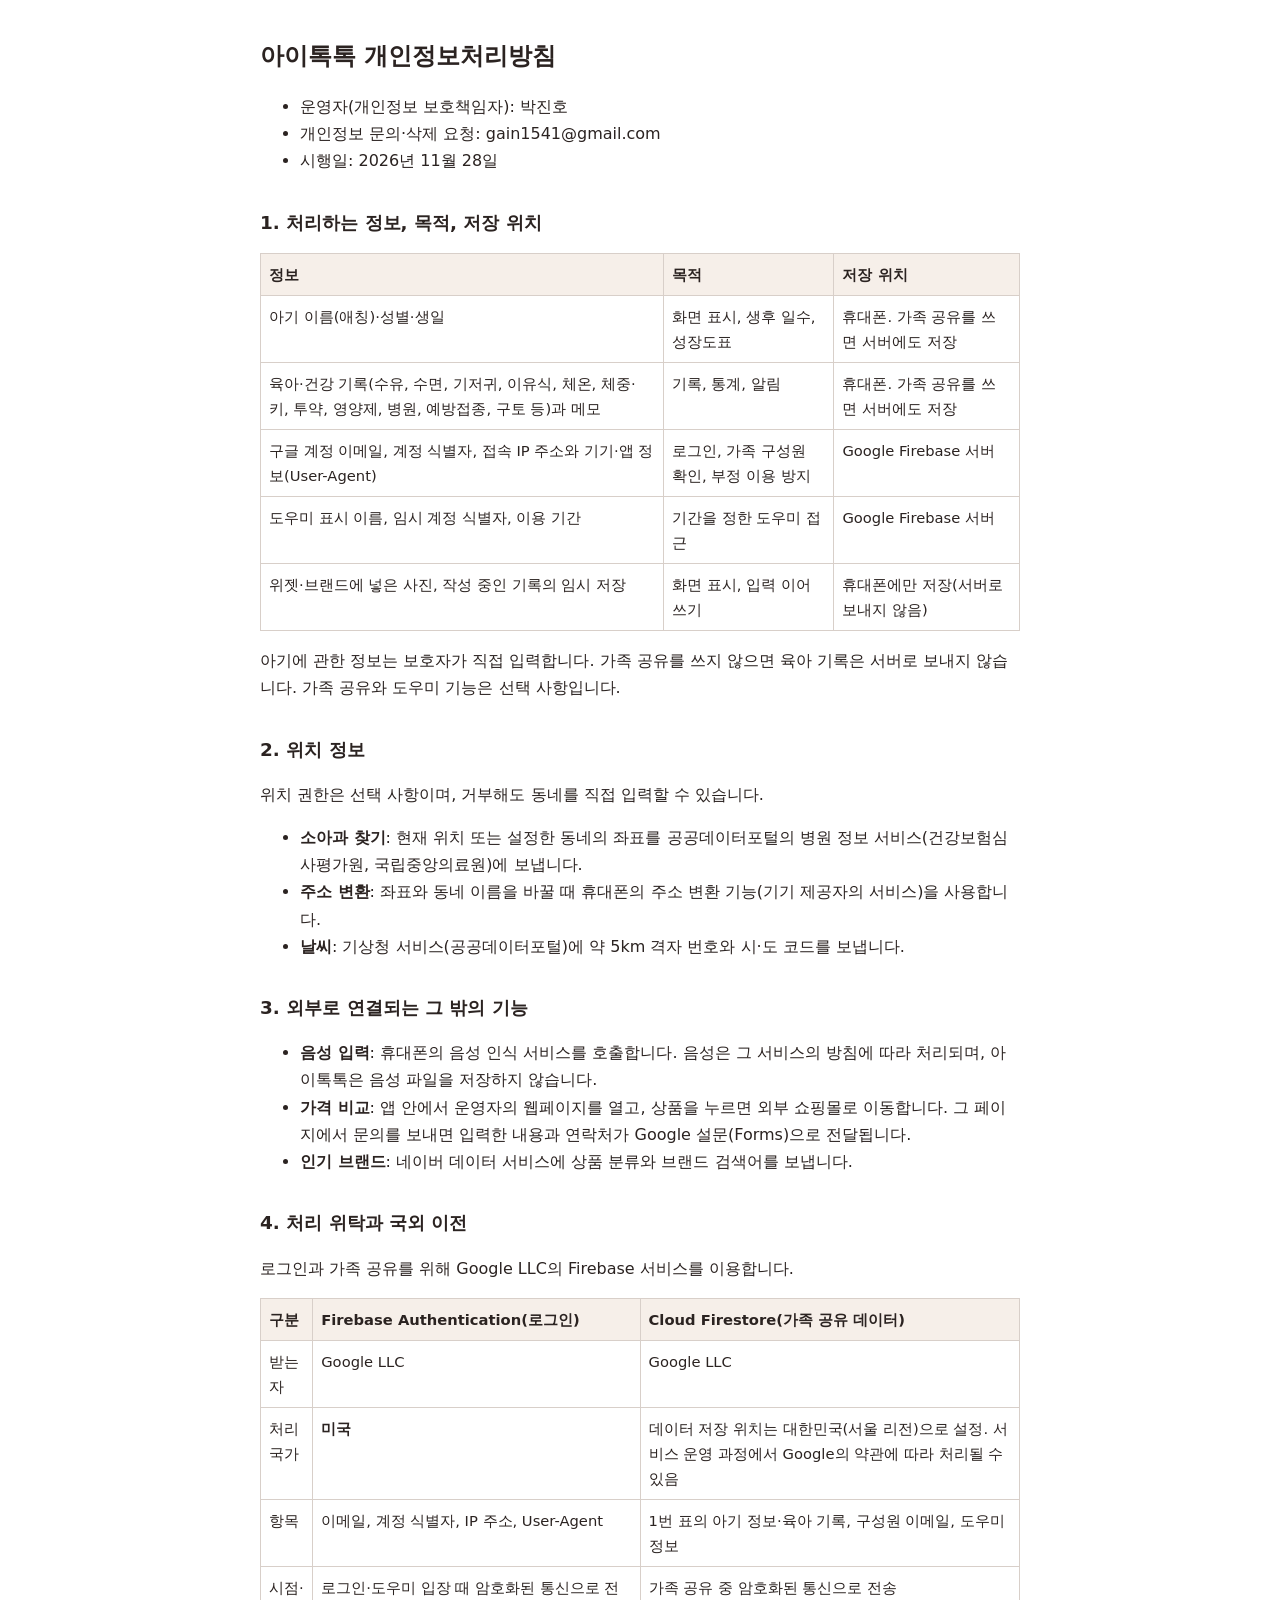
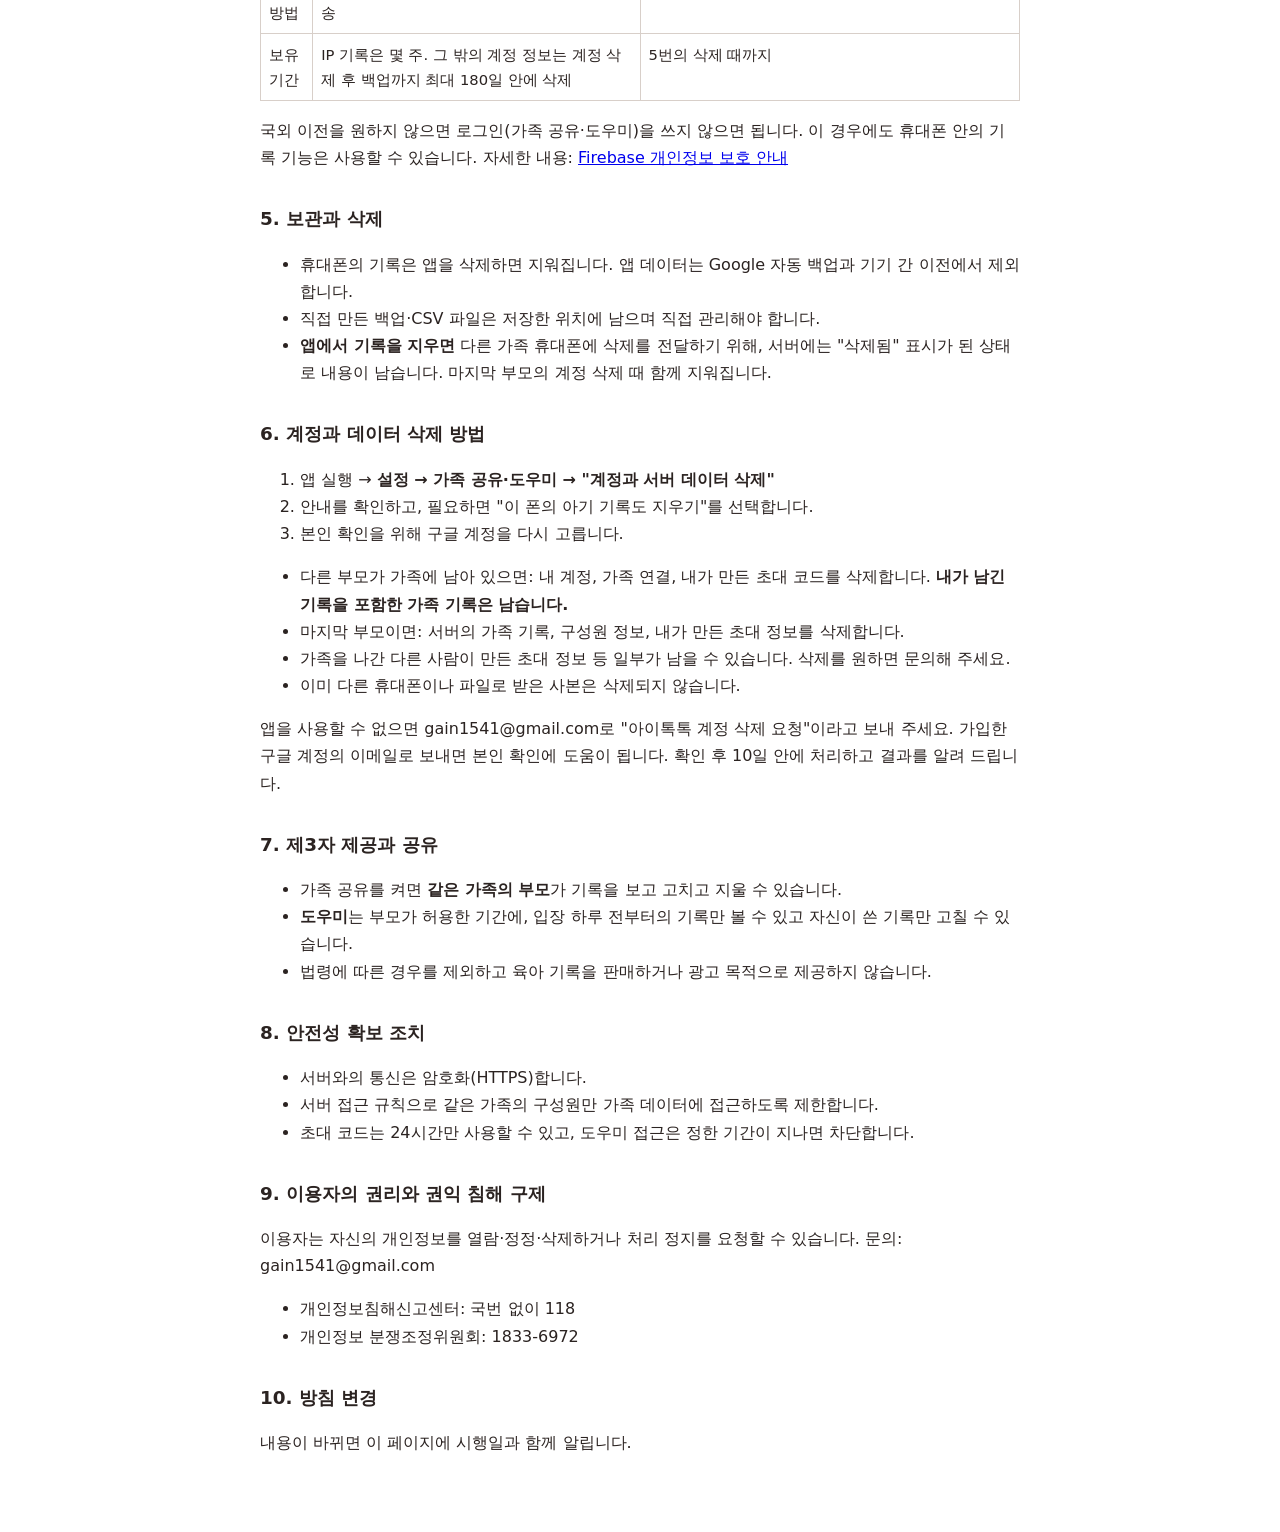
==== privacy.html @ 1dafab0b "Add files via upload" ====
<!doctype html>
<html lang="ko">
<head>
<meta charset="utf-8">
<meta name="viewport" content="width=device-width, initial-scale=1">
<title>아이톡톡 개인정보처리방침</title>
<style>
  body{max-width:760px;margin:0 auto;padding:20px 16px 60px;font:16px/1.7 system-ui,"Malgun Gothic",sans-serif;color:#2b2321;background:#fff}
  h1{font-size:1.5rem} h2{font-size:1.15rem;margin-top:2rem}
  table{border-collapse:collapse;width:100%;font-size:.92rem} th,td{border:1px solid #d8cfc9;padding:8px;text-align:left;vertical-align:top} th{background:#f6efe9}
  .wrap{overflow-x:auto} mark{background:#ffe58a;padding:0 4px}
</style>
</head>
<body>
<h1>아이톡톡 개인정보처리방침</h1>
<ul>
  <li>운영자(개인정보 보호책임자): 박진호</li>
  <li>개인정보 문의·삭제 요청: gain1541@gmail.com</li>
  <li>시행일: 2026년 11월 28일</li>
</ul>

<h2>1. 처리하는 정보, 목적, 저장 위치</h2>
<div class="wrap"><table>
<tr><th>정보</th><th>목적</th><th>저장 위치</th></tr>
<tr><td>아기 이름(애칭)·성별·생일</td><td>화면 표시, 생후 일수, 성장도표</td><td>휴대폰. 가족 공유를 쓰면 서버에도 저장</td></tr>
<tr><td>육아·건강 기록(수유, 수면, 기저귀, 이유식, 체온, 체중·키, 투약, 영양제, 병원, 예방접종, 구토 등)과 메모</td><td>기록, 통계, 알림</td><td>휴대폰. 가족 공유를 쓰면 서버에도 저장</td></tr>
<tr><td>구글 계정 이메일, 계정 식별자, 접속 IP 주소와 기기·앱 정보(User-Agent)</td><td>로그인, 가족 구성원 확인, 부정 이용 방지</td><td>Google Firebase 서버</td></tr>
<tr><td>도우미 표시 이름, 임시 계정 식별자, 이용 기간</td><td>기간을 정한 도우미 접근</td><td>Google Firebase 서버</td></tr>
<tr><td>위젯·브랜드에 넣은 사진, 작성 중인 기록의 임시 저장</td><td>화면 표시, 입력 이어 쓰기</td><td>휴대폰에만 저장(서버로 보내지 않음)</td></tr>
</table></div>
<p>아기에 관한 정보는 보호자가 직접 입력합니다. 가족 공유를 쓰지 않으면 육아 기록은 서버로 보내지 않습니다. 가족 공유와 도우미 기능은 선택 사항입니다.</p>

<h2>2. 위치 정보</h2>
<p>위치 권한은 선택 사항이며, 거부해도 동네를 직접 입력할 수 있습니다.</p>
<ul>
  <li><b>소아과 찾기</b>: 현재 위치 또는 설정한 동네의 좌표를 공공데이터포털의 병원 정보 서비스(건강보험심사평가원, 국립중앙의료원)에 보냅니다.</li>
  <li><b>주소 변환</b>: 좌표와 동네 이름을 바꿀 때 휴대폰의 주소 변환 기능(기기 제공자의 서비스)을 사용합니다.</li>
  <li><b>날씨</b>: 기상청 서비스(공공데이터포털)에 약 5km 격자 번호와 시·도 코드를 보냅니다.</li>
</ul>

<h2>3. 외부로 연결되는 그 밖의 기능</h2>
<ul>
  <li><b>음성 입력</b>: 휴대폰의 음성 인식 서비스를 호출합니다. 음성은 그 서비스의 방침에 따라 처리되며, 아이톡톡은 음성 파일을 저장하지 않습니다.</li>
  <li><b>가격 비교</b>: 앱 안에서 운영자의 웹페이지를 열고, 상품을 누르면 외부 쇼핑몰로 이동합니다. 그 페이지에서 문의를 보내면 입력한 내용과 연락처가 Google 설문(Forms)으로 전달됩니다.</li>
  <li><b>인기 브랜드</b>: 네이버 데이터 서비스에 상품 분류와 브랜드 검색어를 보냅니다.</li>
</ul>

<h2>4. 처리 위탁과 국외 이전</h2>
<p>로그인과 가족 공유를 위해 Google LLC의 Firebase 서비스를 이용합니다.</p>
<div class="wrap"><table>
<tr><th>구분</th><th>Firebase Authentication(로그인)</th><th>Cloud Firestore(가족 공유 데이터)</th></tr>
<tr><td>받는 자</td><td>Google LLC</td><td>Google LLC</td></tr>
<tr><td>처리 국가</td><td><b>미국</b></td><td>데이터 저장 위치는 대한민국(서울 리전)으로 설정. 서비스 운영 과정에서 Google의 약관에 따라 처리될 수 있음</td></tr>
<tr><td>항목</td><td>이메일, 계정 식별자, IP 주소, User-Agent</td><td>1번 표의 아기 정보·육아 기록, 구성원 이메일, 도우미 정보</td></tr>
<tr><td>시점·방법</td><td>로그인·도우미 입장 때 암호화된 통신으로 전송</td><td>가족 공유 중 암호화된 통신으로 전송</td></tr>
<tr><td>보유 기간</td><td>IP 기록은 몇 주. 그 밖의 계정 정보는 계정 삭제 후 백업까지 최대 180일 안에 삭제</td><td>5번의 삭제 때까지</td></tr>
</table></div>
<p>국외 이전을 원하지 않으면 로그인(가족 공유·도우미)을 쓰지 않으면 됩니다. 이 경우에도 휴대폰 안의 기록 기능은 사용할 수 있습니다. 자세한 내용: <a href="https://firebase.google.com/support/privacy">Firebase 개인정보 보호 안내</a></p>

<h2>5. 보관과 삭제</h2>
<ul>
  <li>휴대폰의 기록은 앱을 삭제하면 지워집니다. 앱 데이터는 Google 자동 백업과 기기 간 이전에서 제외합니다.</li>
  <li>직접 만든 백업·CSV 파일은 저장한 위치에 남으며 직접 관리해야 합니다.</li>
  <li><b>앱에서 기록을 지우면</b> 다른 가족 휴대폰에 삭제를 전달하기 위해, 서버에는 "삭제됨" 표시가 된 상태로 내용이 남습니다. 마지막 부모의 계정 삭제 때 함께 지워집니다.</li>
</ul>

<h2 id="delete">6. 계정과 데이터 삭제 방법</h2>
<ol>
  <li>앱 실행 → <b>설정 → 가족 공유·도우미 → "계정과 서버 데이터 삭제"</b></li>
  <li>안내를 확인하고, 필요하면 "이 폰의 아기 기록도 지우기"를 선택합니다.</li>
  <li>본인 확인을 위해 구글 계정을 다시 고릅니다.</li>
</ol>
<ul>
  <li>다른 부모가 가족에 남아 있으면: 내 계정, 가족 연결, 내가 만든 초대 코드를 삭제합니다. <b>내가 남긴 기록을 포함한 가족 기록은 남습니다.</b></li>
  <li>마지막 부모이면: 서버의 가족 기록, 구성원 정보, 내가 만든 초대 정보를 삭제합니다.</li>
  <li>가족을 나간 다른 사람이 만든 초대 정보 등 일부가 남을 수 있습니다. 삭제를 원하면 문의해 주세요.</li>
  <li>이미 다른 휴대폰이나 파일로 받은 사본은 삭제되지 않습니다.</li>
</ul>
<p>앱을 사용할 수 없으면 gain1541@gmail.com로 "아이톡톡 계정 삭제 요청"이라고 보내 주세요. 가입한 구글 계정의 이메일로 보내면 본인 확인에 도움이 됩니다. 확인 후 10일 안에 처리하고 결과를 알려 드립니다.</p>

<h2>7. 제3자 제공과 공유</h2>
<ul>
  <li>가족 공유를 켜면 <b>같은 가족의 부모</b>가 기록을 보고 고치고 지울 수 있습니다.</li>
  <li><b>도우미</b>는 부모가 허용한 기간에, 입장 하루 전부터의 기록만 볼 수 있고 자신이 쓴 기록만 고칠 수 있습니다.</li>
  <li>법령에 따른 경우를 제외하고 육아 기록을 판매하거나 광고 목적으로 제공하지 않습니다.</li>
</ul>

<h2>8. 안전성 확보 조치</h2>
<ul>
  <li>서버와의 통신은 암호화(HTTPS)합니다.</li>
  <li>서버 접근 규칙으로 같은 가족의 구성원만 가족 데이터에 접근하도록 제한합니다.</li>
  <li>초대 코드는 24시간만 사용할 수 있고, 도우미 접근은 정한 기간이 지나면 차단합니다.</li>
</ul>

<h2>9. 이용자의 권리와 권익 침해 구제</h2>
<p>이용자는 자신의 개인정보를 열람·정정·삭제하거나 처리 정지를 요청할 수 있습니다. 문의: gain1541@gmail.com</p>
<ul>
  <li>개인정보침해신고센터: 국번 없이 118</li>
  <li>개인정보 분쟁조정위원회: 1833-6972</li>
</ul>

<h2>10. 방침 변경</h2>
<p>내용이 바뀌면 이 페이지에 시행일과 함께 알립니다.</p>
</body>
</html>
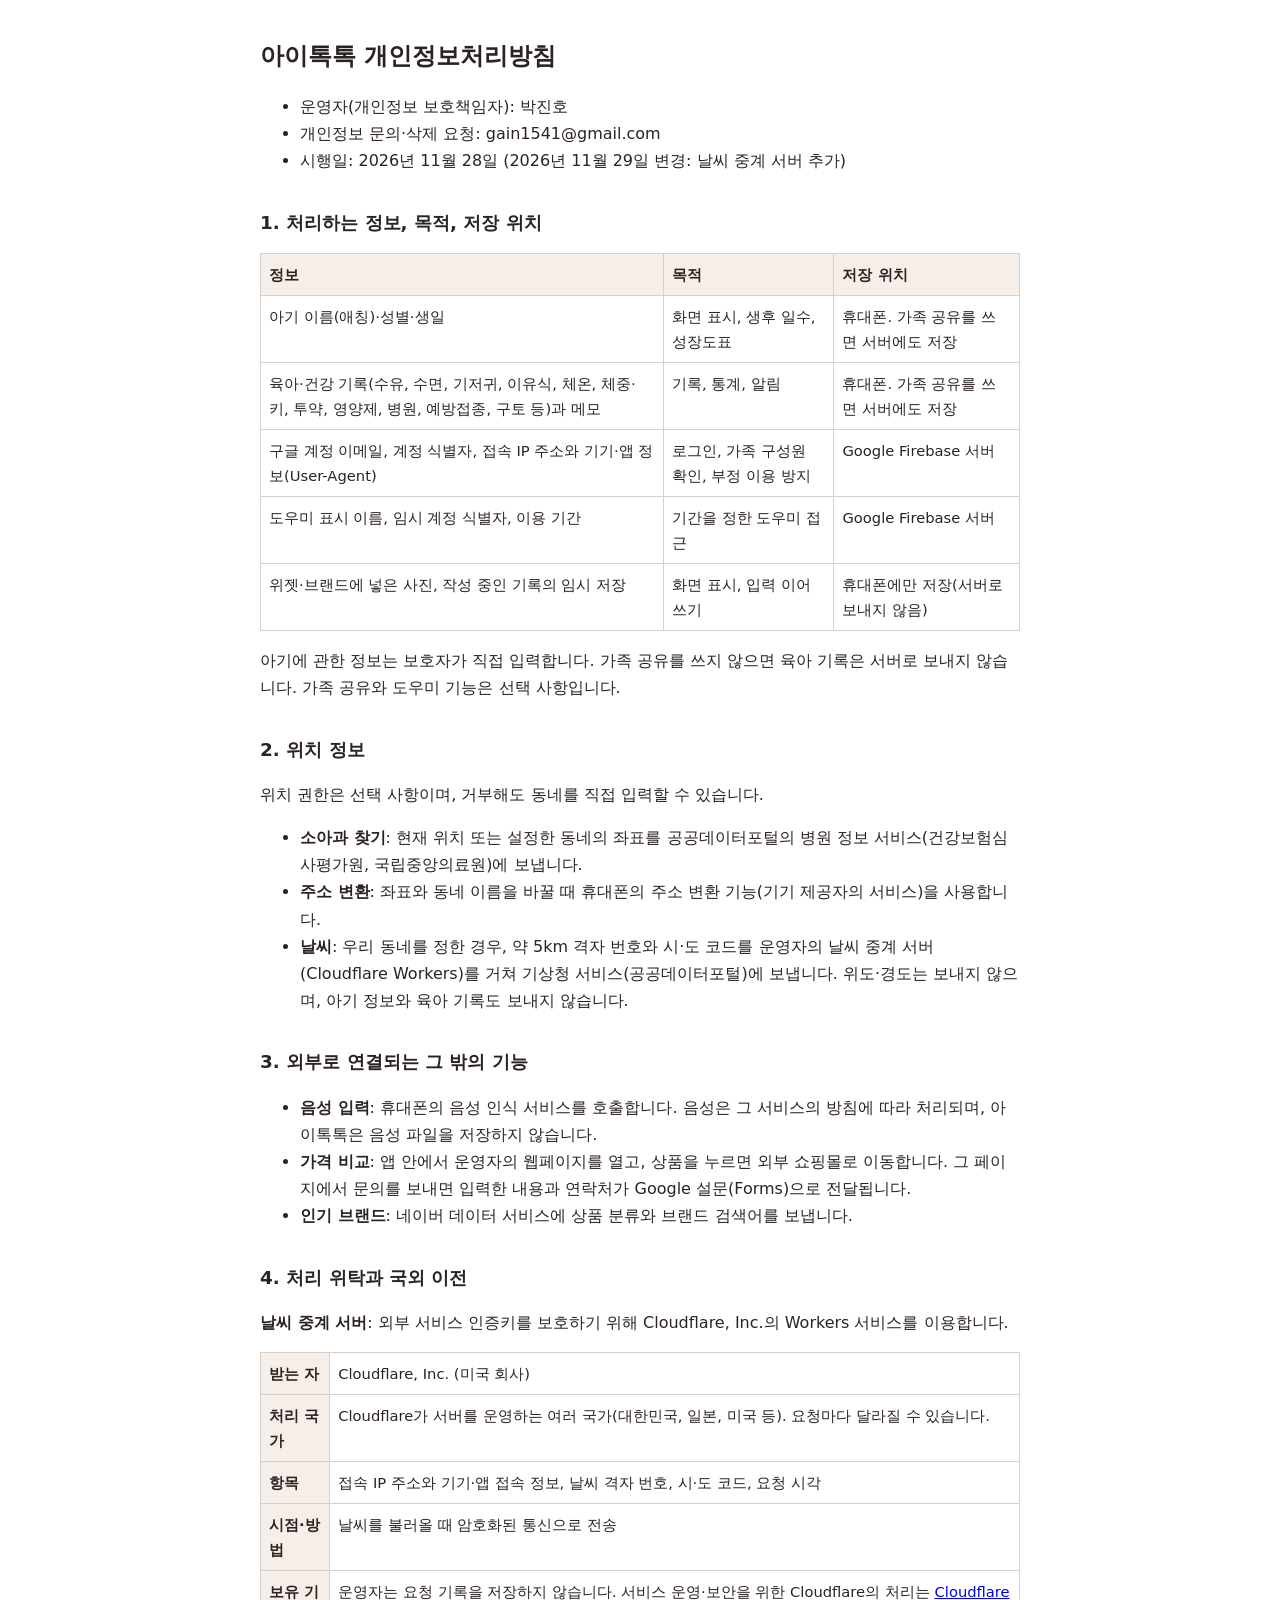
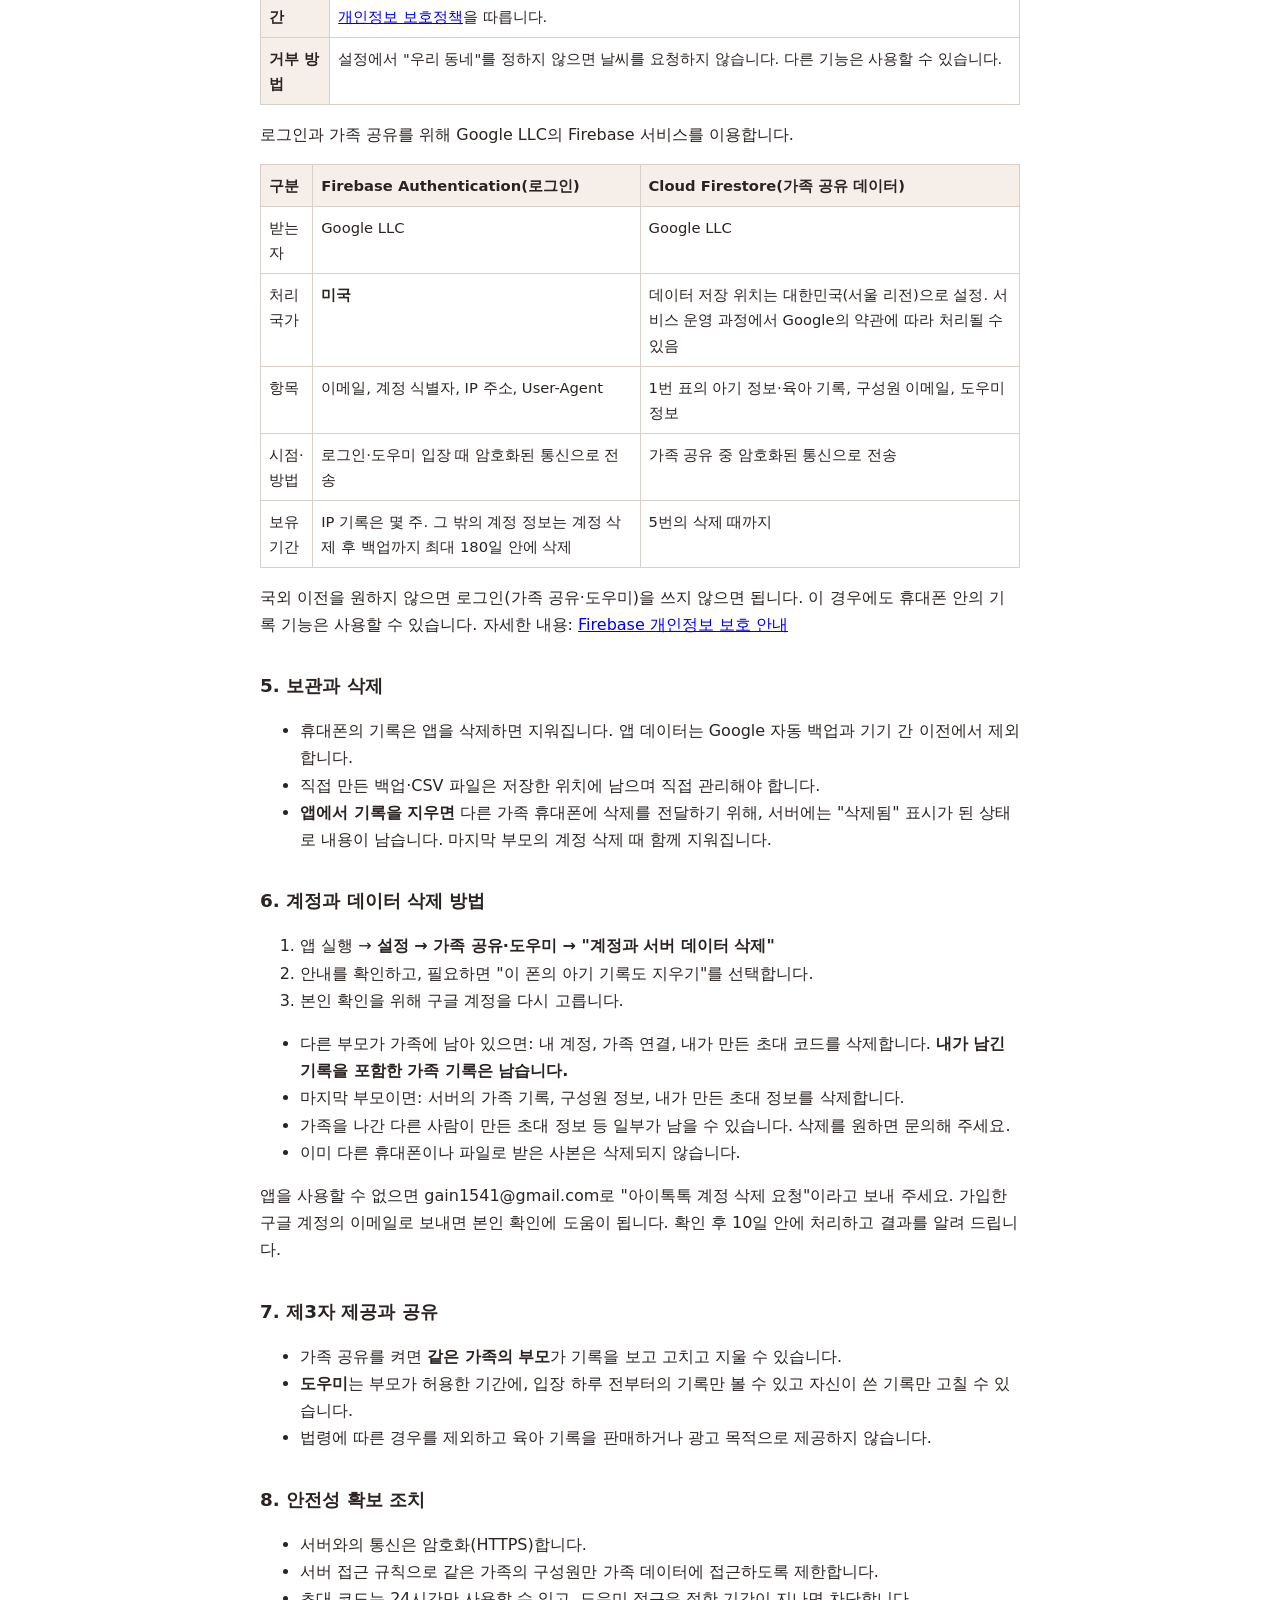
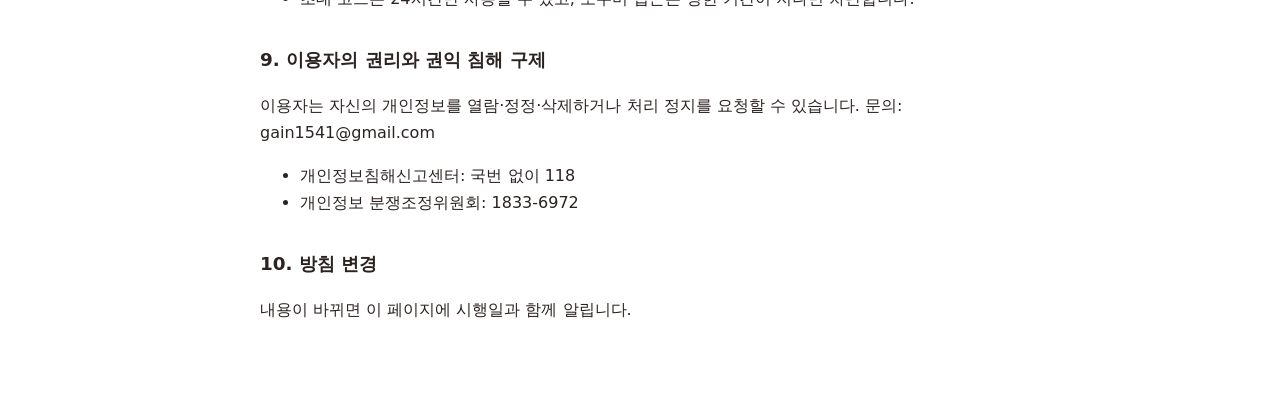
==== commit bdc85746: "Add files via upload" ====
--- a/privacy.html
+++ b/privacy.html
@@ -16,7 +16,7 @@
 <ul>
   <li>운영자(개인정보 보호책임자): 박진호</li>
   <li>개인정보 문의·삭제 요청: gain1541@gmail.com</li>
-  <li>시행일: 2026년 11월 28일</li>
+  <li>시행일: 2026년 11월 28일 (2026년 11월 29일 변경: 날씨 중계 서버 추가)</li>
 </ul>
 
 <h2>1. 처리하는 정보, 목적, 저장 위치</h2>
@@ -35,7 +35,7 @@
 <ul>
   <li><b>소아과 찾기</b>: 현재 위치 또는 설정한 동네의 좌표를 공공데이터포털의 병원 정보 서비스(건강보험심사평가원, 국립중앙의료원)에 보냅니다.</li>
   <li><b>주소 변환</b>: 좌표와 동네 이름을 바꿀 때 휴대폰의 주소 변환 기능(기기 제공자의 서비스)을 사용합니다.</li>
-  <li><b>날씨</b>: 기상청 서비스(공공데이터포털)에 약 5km 격자 번호와 시·도 코드를 보냅니다.</li>
+  <li><b>날씨</b>: 우리 동네를 정한 경우, 약 5km 격자 번호와 시·도 코드를 운영자의 날씨 중계 서버(Cloudflare Workers)를 거쳐 기상청 서비스(공공데이터포털)에 보냅니다. 위도·경도는 보내지 않으며, 아기 정보와 육아 기록도 보내지 않습니다.</li>
 </ul>
 
 <h2>3. 외부로 연결되는 그 밖의 기능</h2>
@@ -46,6 +46,15 @@
 </ul>
 
 <h2>4. 처리 위탁과 국외 이전</h2>
+<p><b>날씨 중계 서버</b>: 외부 서비스 인증키를 보호하기 위해 Cloudflare, Inc.의 Workers 서비스를 이용합니다.</p>
+<div class="wrap"><table>
+<tr><th>받는 자</th><td>Cloudflare, Inc. (미국 회사)</td></tr>
+<tr><th>처리 국가</th><td>Cloudflare가 서버를 운영하는 여러 국가(대한민국, 일본, 미국 등). 요청마다 달라질 수 있습니다.</td></tr>
+<tr><th>항목</th><td>접속 IP 주소와 기기·앱 접속 정보, 날씨 격자 번호, 시·도 코드, 요청 시각</td></tr>
+<tr><th>시점·방법</th><td>날씨를 불러올 때 암호화된 통신으로 전송</td></tr>
+<tr><th>보유 기간</th><td>운영자는 요청 기록을 저장하지 않습니다. 서비스 운영·보안을 위한 Cloudflare의 처리는 <a href="https://www.cloudflare.com/privacypolicy/">Cloudflare 개인정보 보호정책</a>을 따릅니다.</td></tr>
+<tr><th>거부 방법</th><td>설정에서 "우리 동네"를 정하지 않으면 날씨를 요청하지 않습니다. 다른 기능은 사용할 수 있습니다.</td></tr>
+</table></div>
 <p>로그인과 가족 공유를 위해 Google LLC의 Firebase 서비스를 이용합니다.</p>
 <div class="wrap"><table>
 <tr><th>구분</th><th>Firebase Authentication(로그인)</th><th>Cloud Firestore(가족 공유 데이터)</th></tr>
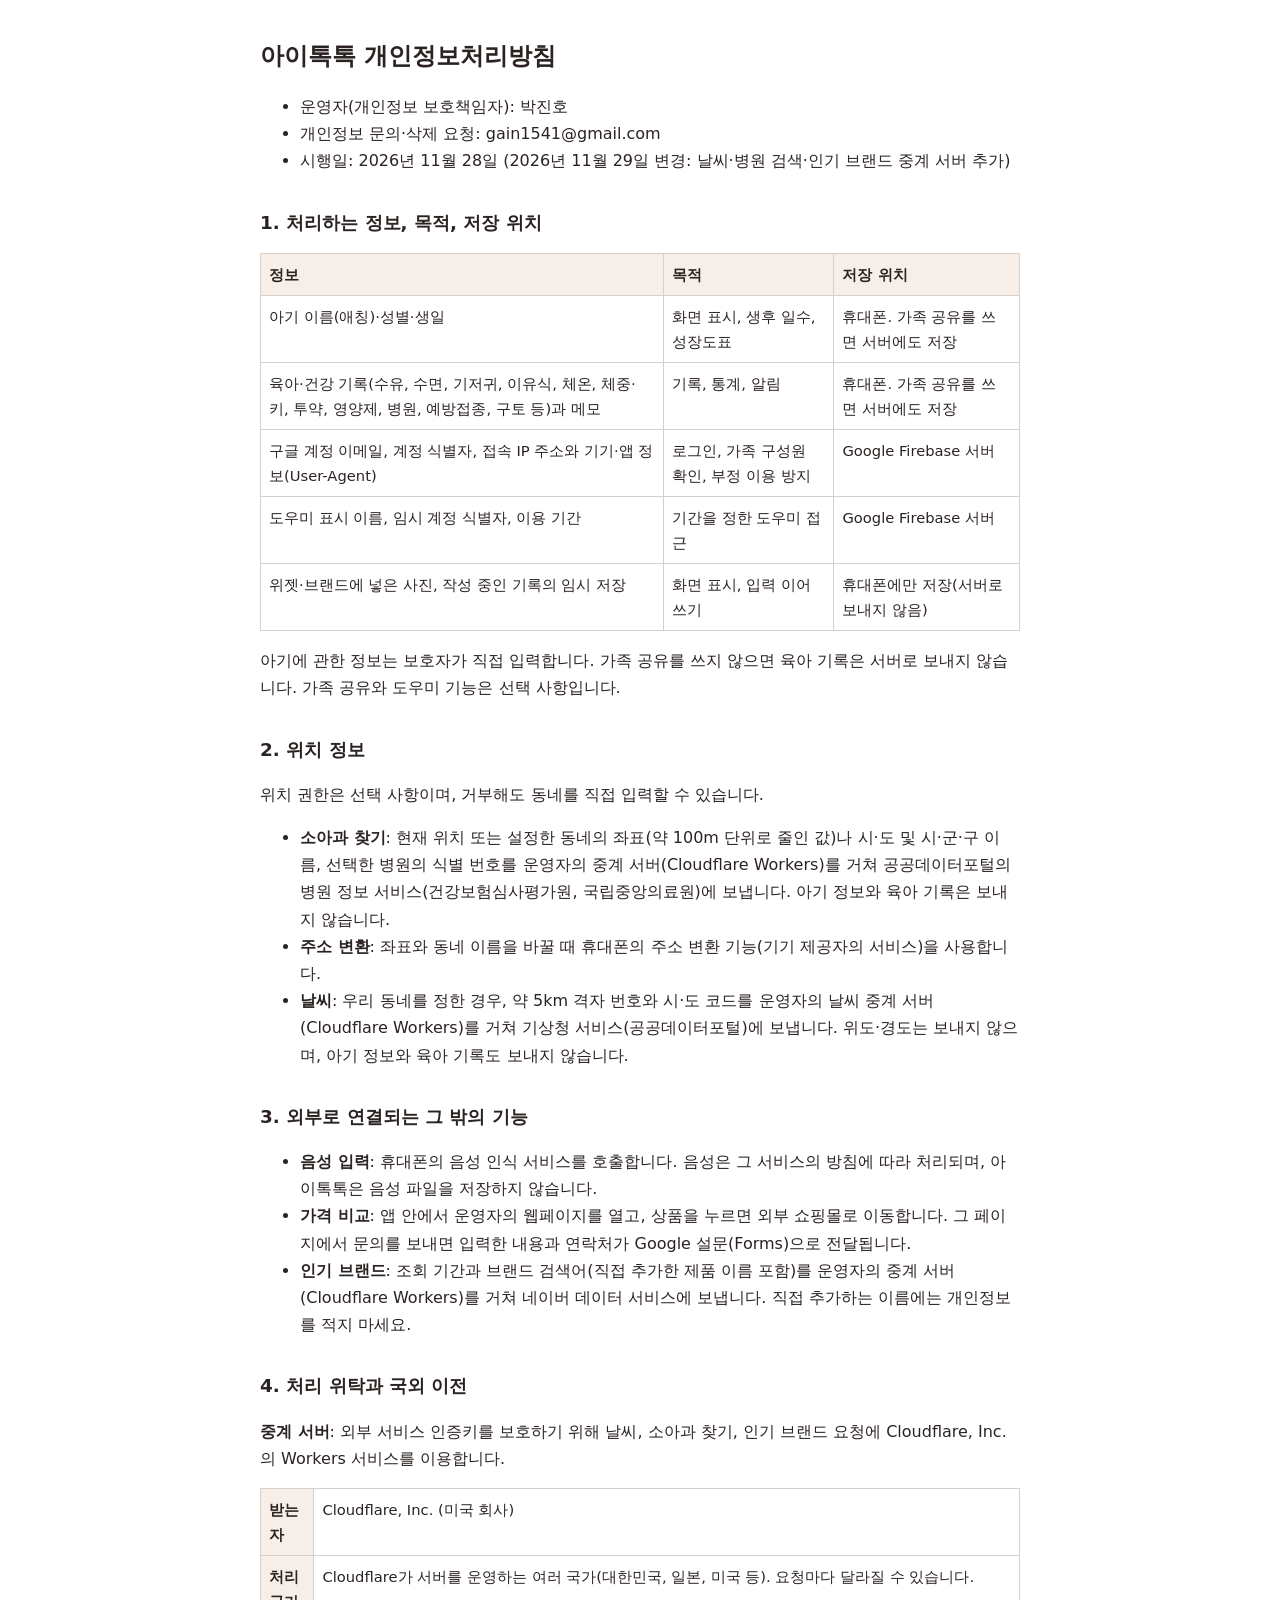
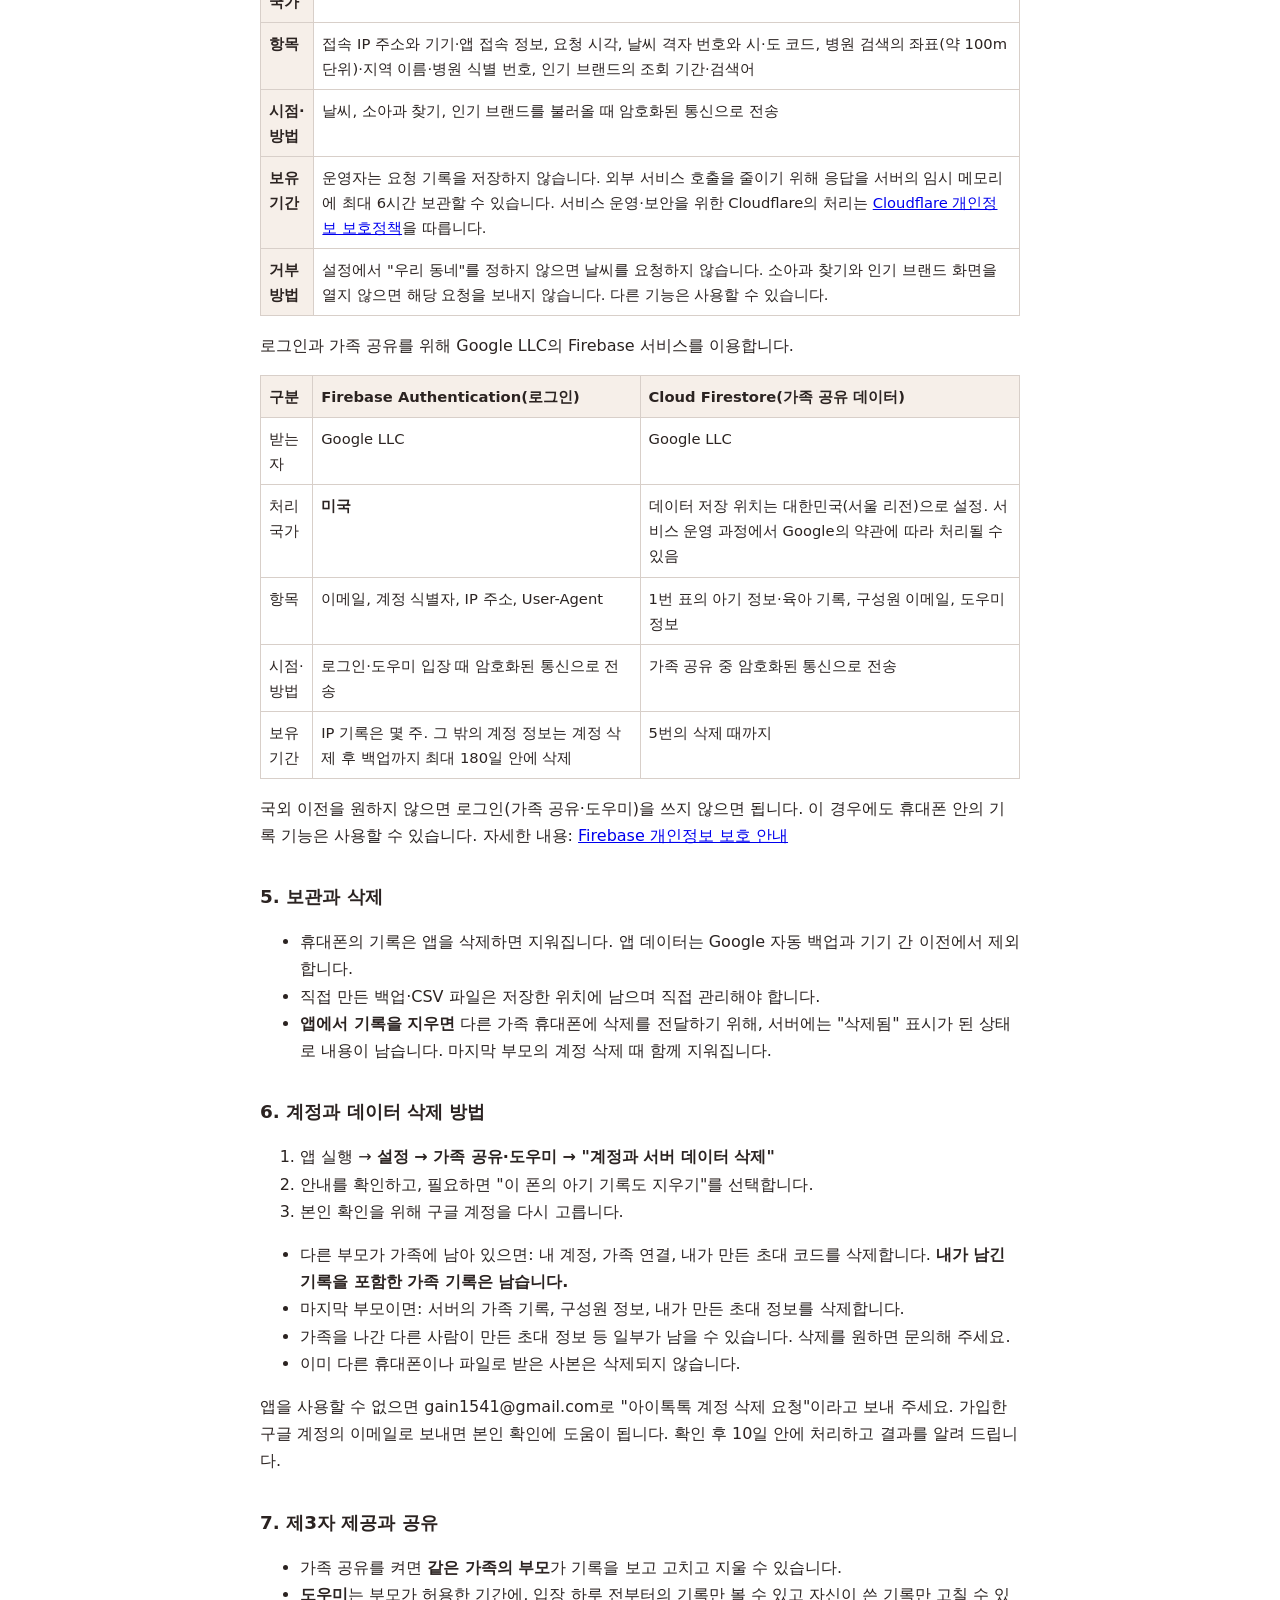
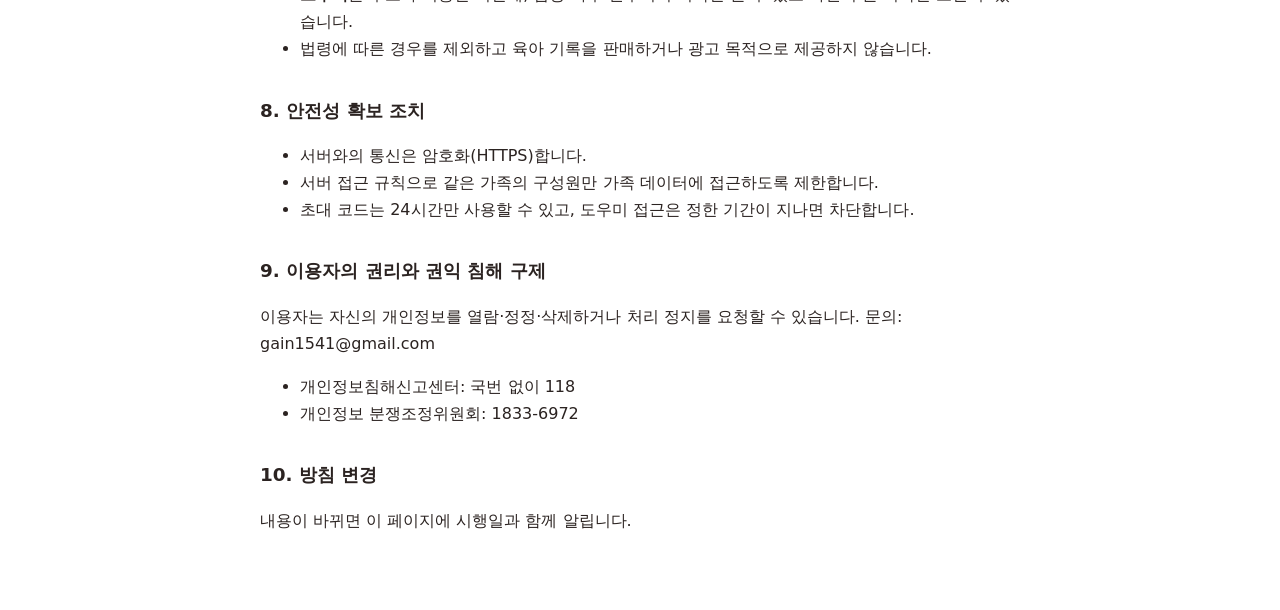
==== commit 25c8343a: "Add files via upload" ====
--- a/privacy.html
+++ b/privacy.html
@@ -16,7 +16,7 @@
 <ul>
   <li>운영자(개인정보 보호책임자): 박진호</li>
   <li>개인정보 문의·삭제 요청: gain1541@gmail.com</li>
-  <li>시행일: 2026년 11월 28일 (2026년 11월 29일 변경: 날씨 중계 서버 추가)</li>
+  <li>시행일: 2026년 11월 28일 (2026년 11월 29일 변경: 날씨·병원 검색·인기 브랜드 중계 서버 추가)</li>
 </ul>
 
 <h2>1. 처리하는 정보, 목적, 저장 위치</h2>
@@ -33,7 +33,7 @@
 <h2>2. 위치 정보</h2>
 <p>위치 권한은 선택 사항이며, 거부해도 동네를 직접 입력할 수 있습니다.</p>
 <ul>
-  <li><b>소아과 찾기</b>: 현재 위치 또는 설정한 동네의 좌표를 공공데이터포털의 병원 정보 서비스(건강보험심사평가원, 국립중앙의료원)에 보냅니다.</li>
+  <li><b>소아과 찾기</b>: 현재 위치 또는 설정한 동네의 좌표(약 100m 단위로 줄인 값)나 시·도 및 시·군·구 이름, 선택한 병원의 식별 번호를 운영자의 중계 서버(Cloudflare Workers)를 거쳐 공공데이터포털의 병원 정보 서비스(건강보험심사평가원, 국립중앙의료원)에 보냅니다. 아기 정보와 육아 기록은 보내지 않습니다.</li>
   <li><b>주소 변환</b>: 좌표와 동네 이름을 바꿀 때 휴대폰의 주소 변환 기능(기기 제공자의 서비스)을 사용합니다.</li>
   <li><b>날씨</b>: 우리 동네를 정한 경우, 약 5km 격자 번호와 시·도 코드를 운영자의 날씨 중계 서버(Cloudflare Workers)를 거쳐 기상청 서비스(공공데이터포털)에 보냅니다. 위도·경도는 보내지 않으며, 아기 정보와 육아 기록도 보내지 않습니다.</li>
 </ul>
@@ -42,18 +42,18 @@
 <ul>
   <li><b>음성 입력</b>: 휴대폰의 음성 인식 서비스를 호출합니다. 음성은 그 서비스의 방침에 따라 처리되며, 아이톡톡은 음성 파일을 저장하지 않습니다.</li>
   <li><b>가격 비교</b>: 앱 안에서 운영자의 웹페이지를 열고, 상품을 누르면 외부 쇼핑몰로 이동합니다. 그 페이지에서 문의를 보내면 입력한 내용과 연락처가 Google 설문(Forms)으로 전달됩니다.</li>
-  <li><b>인기 브랜드</b>: 네이버 데이터 서비스에 상품 분류와 브랜드 검색어를 보냅니다.</li>
+  <li><b>인기 브랜드</b>: 조회 기간과 브랜드 검색어(직접 추가한 제품 이름 포함)를 운영자의 중계 서버(Cloudflare Workers)를 거쳐 네이버 데이터 서비스에 보냅니다. 직접 추가하는 이름에는 개인정보를 적지 마세요.</li>
 </ul>
 
 <h2>4. 처리 위탁과 국외 이전</h2>
-<p><b>날씨 중계 서버</b>: 외부 서비스 인증키를 보호하기 위해 Cloudflare, Inc.의 Workers 서비스를 이용합니다.</p>
+<p><b>중계 서버</b>: 외부 서비스 인증키를 보호하기 위해 날씨, 소아과 찾기, 인기 브랜드 요청에 Cloudflare, Inc.의 Workers 서비스를 이용합니다.</p>
 <div class="wrap"><table>
 <tr><th>받는 자</th><td>Cloudflare, Inc. (미국 회사)</td></tr>
 <tr><th>처리 국가</th><td>Cloudflare가 서버를 운영하는 여러 국가(대한민국, 일본, 미국 등). 요청마다 달라질 수 있습니다.</td></tr>
-<tr><th>항목</th><td>접속 IP 주소와 기기·앱 접속 정보, 날씨 격자 번호, 시·도 코드, 요청 시각</td></tr>
-<tr><th>시점·방법</th><td>날씨를 불러올 때 암호화된 통신으로 전송</td></tr>
-<tr><th>보유 기간</th><td>운영자는 요청 기록을 저장하지 않습니다. 서비스 운영·보안을 위한 Cloudflare의 처리는 <a href="https://www.cloudflare.com/privacypolicy/">Cloudflare 개인정보 보호정책</a>을 따릅니다.</td></tr>
-<tr><th>거부 방법</th><td>설정에서 "우리 동네"를 정하지 않으면 날씨를 요청하지 않습니다. 다른 기능은 사용할 수 있습니다.</td></tr>
+<tr><th>항목</th><td>접속 IP 주소와 기기·앱 접속 정보, 요청 시각, 날씨 격자 번호와 시·도 코드, 병원 검색의 좌표(약 100m 단위)·지역 이름·병원 식별 번호, 인기 브랜드의 조회 기간·검색어</td></tr>
+<tr><th>시점·방법</th><td>날씨, 소아과 찾기, 인기 브랜드를 불러올 때 암호화된 통신으로 전송</td></tr>
+<tr><th>보유 기간</th><td>운영자는 요청 기록을 저장하지 않습니다. 외부 서비스 호출을 줄이기 위해 응답을 서버의 임시 메모리에 최대 6시간 보관할 수 있습니다. 서비스 운영·보안을 위한 Cloudflare의 처리는 <a href="https://www.cloudflare.com/privacypolicy/">Cloudflare 개인정보 보호정책</a>을 따릅니다.</td></tr>
+<tr><th>거부 방법</th><td>설정에서 "우리 동네"를 정하지 않으면 날씨를 요청하지 않습니다. 소아과 찾기와 인기 브랜드 화면을 열지 않으면 해당 요청을 보내지 않습니다. 다른 기능은 사용할 수 있습니다.</td></tr>
 </table></div>
 <p>로그인과 가족 공유를 위해 Google LLC의 Firebase 서비스를 이용합니다.</p>
 <div class="wrap"><table>
